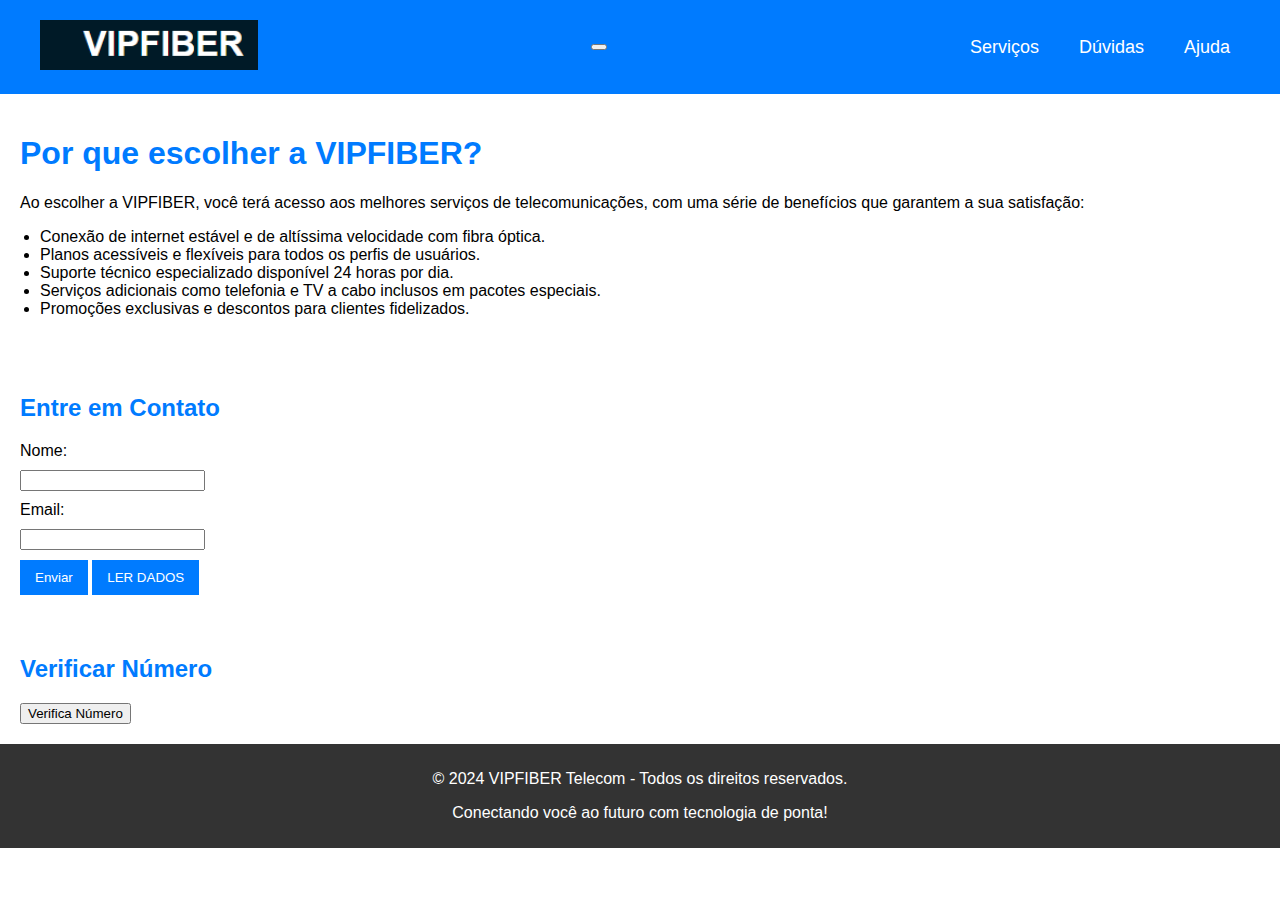
==== index.html @ 1be86594 "Add files via upload" ====
<!DOCTYPE html>
<html lang="pt-BR">
<head>
    <meta charset="UTF-8">
    <meta name="viewport" content="width=device-width, initial-scale=1.0">
    <meta name="description" content="Empresa de telecomunicações especializada em serviços de fibra óptica, oferecendo conexão rápida e estável.">
    <meta name="keywords" content="Fibra óptica, internet, telecomunicações, serviços de internet, planos de internet">
    <meta name="author" content="VIPFIBER TELECOM">
    <title>VIPFIBER</title>
    <link rel="stylesheet" href="styles.css">
    <link rel="icon" href="lg.png" type="image/x-icon">
</head>
<body>

    <header>
        <div class="header-container">
            <a href="index.html" class="logo">
                <img src="lg.png" alt="VIPFIBER Logo">
            </a>

            <button class="menu-toggle" aria-label="Abrir menu">
                <span class="menu-icon"></span>
                <span class="menu-icon"></span>
                <span class="menu-icon"></span>
            </button>
            <nav class="nav">
                <ul>
                    <li><a href="https://vivo.com.br/para-voce/produtos-e-servicos">Serviços</a></li>
                    <li><a href="https://vivo.com.br/para-voce/ajuda/duvidas">Dúvidas</a></li>
                    <li><a href="https://vivo.com.br/para-voce/ajuda/mais-ajuda">Ajuda</a></li>
                </ul>
            </nav>
        </div>
    </header>

    <main>
        <section id="beneficios" class="section">
            <h1>Por que escolher a VIPFIBER?</h1>
            <p>Ao escolher a VIPFIBER, você terá acesso aos melhores serviços de telecomunicações, com uma série de benefícios que garantem a sua satisfação:</p>
            <ul>
                <li>Conexão de internet estável e de altíssima velocidade com fibra óptica.</li>
                <li>Planos acessíveis e flexíveis para todos os perfis de usuários.</li>
                <li>Suporte técnico especializado disponível 24 horas por dia.</li>
                <li>Serviços adicionais como telefonia e TV a cabo inclusos em pacotes especiais.</li>
                <li>Promoções exclusivas e descontos para clientes fidelizados.</li>
            </ul>
        </section>
    </main>

    <main>
        <section id="formulario" class="section">
            <h2>Entre em Contato</h2>
            <form action="/enviar" method="POST">
                <label for="nome">Nome:</label>
                <input type="text" id="nome" name="nome" required>

                <label for="email">Email:</label>
                <input type="email" id="email" name="email" required>

                <button type="submit">Enviar</button>
                <button type="button" onclick="lerDados()">LER DADOS</button>
            </form>
        </section>

        <section id="verifica-numero" class="section">
            <h2>Verificar Número</h2>
            <button type="button" onclick="verificaNumero()">Verifica Número</button>
        </section>
    </main>

    <footer>
        <div class="footer-container">
            <p>&copy; 2024 VIPFIBER Telecom - Todos os direitos reservados.</p>
            <p>Conectando você ao futuro com tecnologia de ponta!</p>
        </div>
    </footer>

    <script src="script.js"></script><script src="script.js"></script>
    
</body>
</html>
---- styles.css ----
body {
    font-family: Arial, sans-serif;
    margin: 0;
    padding: 0;
}

header {
    background-color: #007bff;
    color: white;
    padding: 20px 0;
}

.header-container {
    display: flex;
    justify-content: space-between;
    align-items: center;
    max-width: 1200px;
    margin: 0 auto;
    padding: 0 20px;
}

.logo img {
    height: 50px;
}

nav ul {
    list-style-type: none;
    margin: 0;
    padding: 0;
    display: flex;
}

nav ul li {
    margin-left: 20px;
}

nav ul li a {
    color: white;
    text-decoration: none;
    font-size: 18px;
    padding: 10px;
    transition: background-color 0.3s ease;
}

nav ul li a:hover {
    background-color: #0056b3;
    border-radius: 4px;
    text-decoration: none;
}

.section {
    padding: 20px;
}

.section h1, .section h2 {
    color: #007bff;
}

.section ul {
    list-style-type: disc;
    padding-left: 20px;
}

form {
    margin-top: 20px;
}

form label, form input {
    display: block;
    margin-bottom: 10px;
}

form button {
    padding: 10px 15px;
    background-color: #007bff;
    color: white;
    border: none;
    cursor: pointer;
}

form button:hover {
    background-color: #0056b3;
}

footer {
    background-color: #333;
    color: white;
    text-align: center;
    padding: 10px;
}
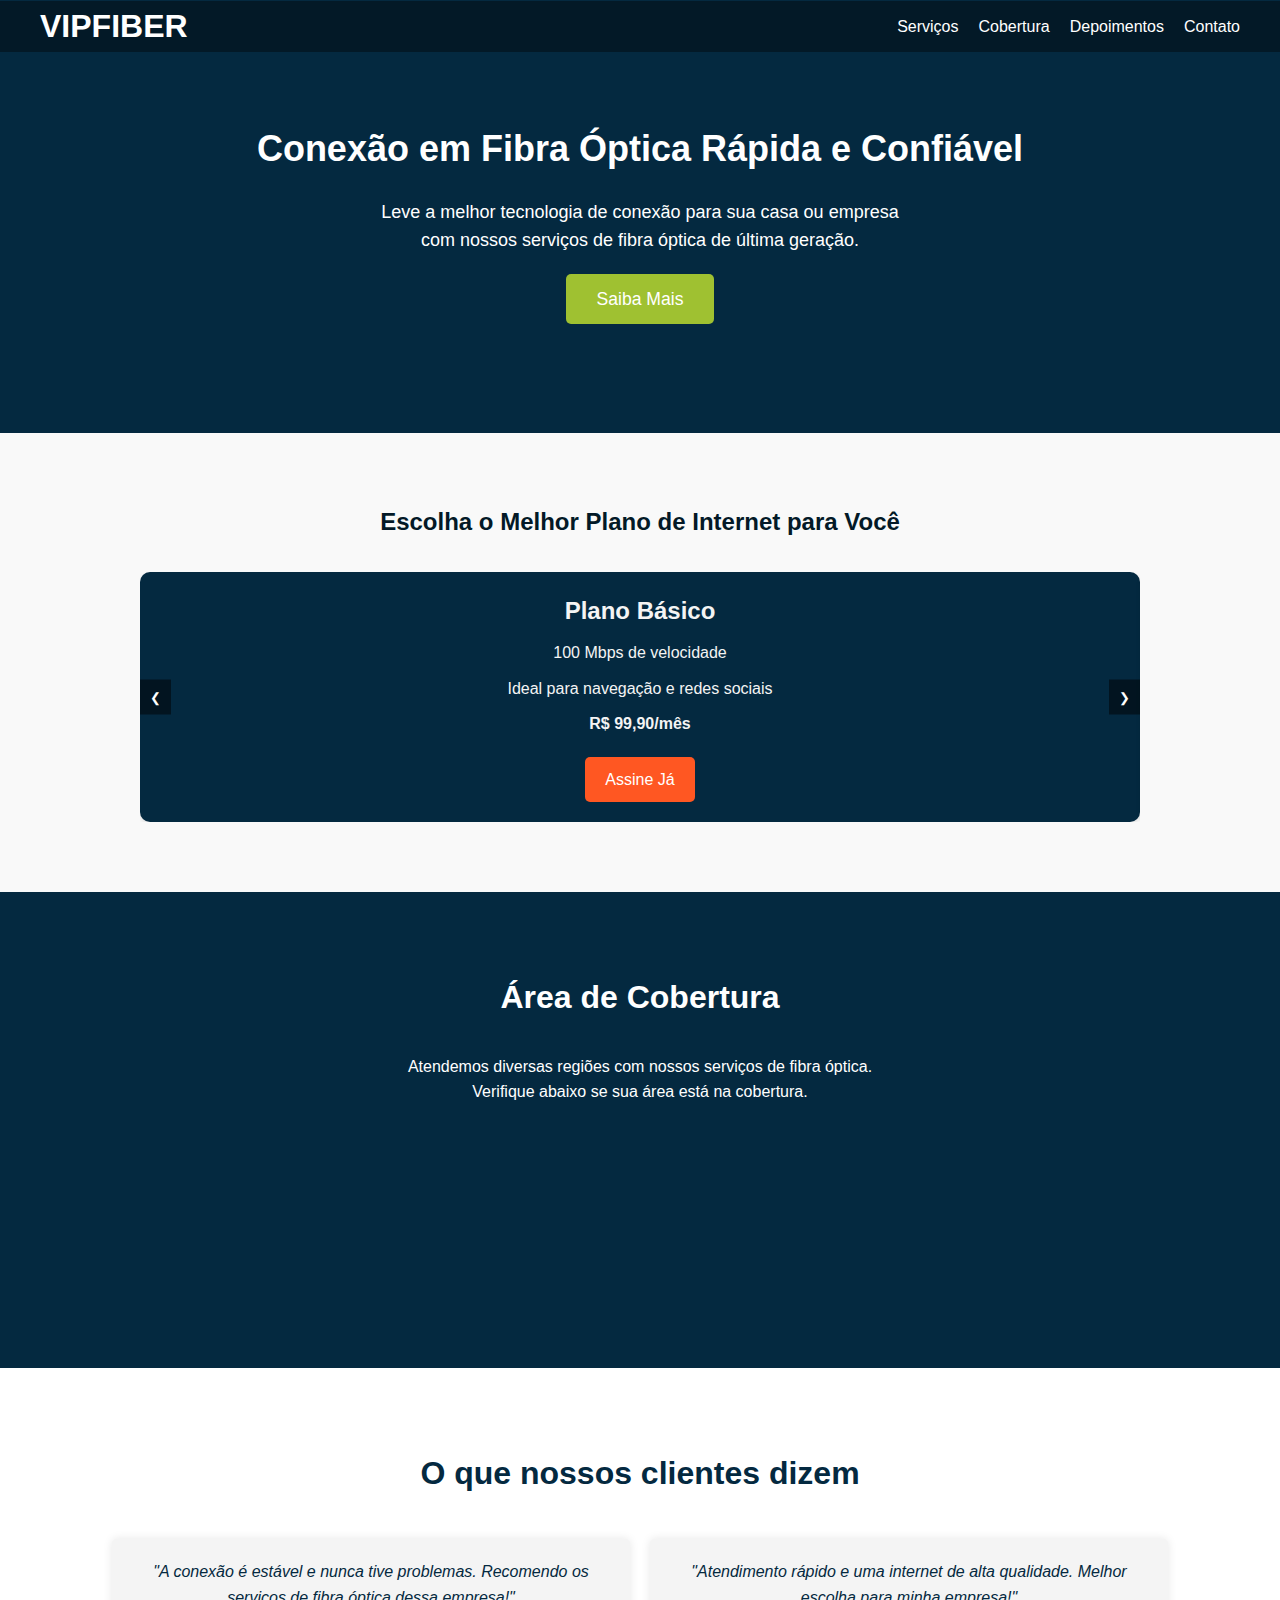
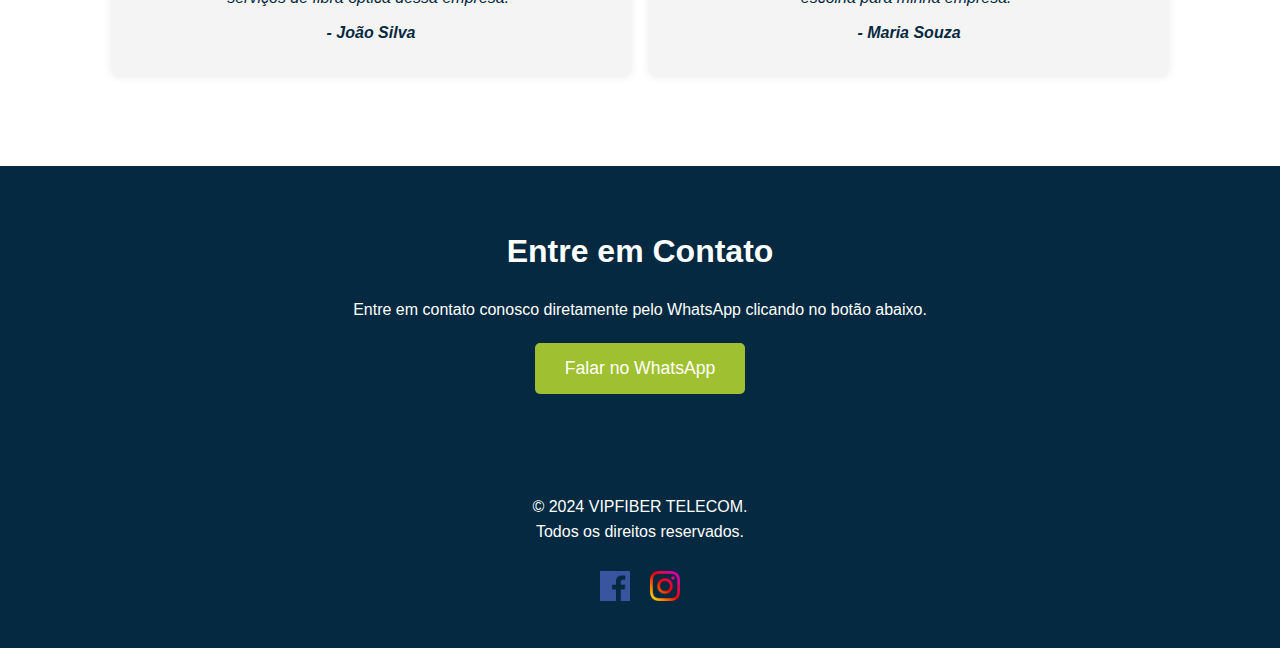
==== commit 7154da41: "Add files via upload" ====
--- a/index.html
+++ b/index.html
@@ -1,81 +1,202 @@
 <!DOCTYPE html>
 <html lang="pt-BR">
 <head>
+    <!-- Aqui a gente configura a base da página. Colocamos o idioma como português, definimos o tipo de caractere como UTF-8 (para acentos e símbolos), 
+         ajustamos a responsividade para funcionar bem em dispositivos móveis e adicionamos algumas descrições e palavras-chave para ajudar no SEO. -->
     <meta charset="UTF-8">
     <meta name="viewport" content="width=device-width, initial-scale=1.0">
     <meta name="description" content="Empresa de telecomunicações especializada em serviços de fibra óptica, oferecendo conexão rápida e estável.">
     <meta name="keywords" content="Fibra óptica, internet, telecomunicações, serviços de internet, planos de internet">
     <meta name="author" content="VIPFIBER TELECOM">
     <title>VIPFIBER</title>
+    <!-- Linkamos o arquivo de estilos (CSS) para estilizar a página e definimos um ícone para aparecer na aba do navegador. -->
     <link rel="stylesheet" href="styles.css">
-    <link rel="icon" href="lg.png" type="image/x-icon">
+    <link rel="icon" href="img/favicon.png" type="image/x-icon">
 </head>
 <body>
-
+    <!-- Cabeçalho da página -->
     <header>
         <div class="header-container">
-            <a href="index.html" class="logo">
-                <img src="lg.png" alt="VIPFIBER Logo">
-            </a>
-
+            <!-- Logo da empresa. É um link que redireciona para a página inicial. -->
+            <a href="index.html" class="logo">VIPFIBER</a>
+            <!-- Botão do menu, que aparece em dispositivos móveis. -->
             <button class="menu-toggle" aria-label="Abrir menu">
                 <span class="menu-icon"></span>
                 <span class="menu-icon"></span>
                 <span class="menu-icon"></span>
             </button>
+            <!-- Navegação principal com links para diferentes seções da página. -->
             <nav class="nav">
                 <ul>
-                    <li><a href="https://vivo.com.br/para-voce/produtos-e-servicos">Serviços</a></li>
-                    <li><a href="https://vivo.com.br/para-voce/ajuda/duvidas">Dúvidas</a></li>
-                    <li><a href="https://vivo.com.br/para-voce/ajuda/mais-ajuda">Ajuda</a></li>
+                    <li><a href="#planos">Serviços</a></li>
+                    <li><a href="#cobertura">Cobertura</a></li>
+                    <li><a href="#depoimentos">Depoimentos</a></li>
+                    <li><a href="#contact">Contato</a></li>
                 </ul>
             </nav>
         </div>
     </header>
 
-    <main>
-        <section id="beneficios" class="section">
-            <h1>Por que escolher a VIPFIBER?</h1>
-            <p>Ao escolher a VIPFIBER, você terá acesso aos melhores serviços de telecomunicações, com uma série de benefícios que garantem a sua satisfação:</p>
-            <ul>
-                <li>Conexão de internet estável e de altíssima velocidade com fibra óptica.</li>
-                <li>Planos acessíveis e flexíveis para todos os perfis de usuários.</li>
-                <li>Suporte técnico especializado disponível 24 horas por dia.</li>
-                <li>Serviços adicionais como telefonia e TV a cabo inclusos em pacotes especiais.</li>
-                <li>Promoções exclusivas e descontos para clientes fidelizados.</li>
+    <!-- Seção principal com um banner. Serve para atrair a atenção do visitante logo de cara. -->
+    <section class="hero">
+        <div class="container">
+            <h2>Conexão em Fibra Óptica Rápida e Confiável</h2>
+            <p>Leve a melhor tecnologia de conexão para sua casa ou empresa <br> com nossos serviços de fibra óptica de última geração.</p>
+            <a href="#contact" class="btn">Saiba Mais</a>
+        </div>
+    </section>
+
+    <!-- Seção dos planos de internet. Aqui mostramos diferentes opções para os clientes escolherem. -->
+    <section id="planos" class="internet-plans">
+        <div class="container">
+            <h2>Escolha o Melhor Plano de Internet para Você</h2>
+            <div class="carousel">
+                <!-- Carrossel de cartões com os planos disponíveis. -->
+                <div class="carousel-wrapper">
+                    <!-- Cada "plan-card" é um plano de internet com suas características. -->
+                    <div class="plan-card">
+                        <h3>Plano Básico</h3>
+                        <p>100 Mbps de velocidade</p>
+                        <p>Ideal para navegação e redes sociais</p>
+                        <p><strong>R$ 99,90/mês</strong></p>
+                        <a href="#contact" class="btn">Assine Já</a>
+                    </div>
+                    <div class="plan-card">
+                        <h3>Plano Intermediário</h3>
+                        <p>300 Mbps de velocidade</p>
+                        <p>Ideal para streaming e downloads rápidos</p>
+                        <p><strong>R$ 149,90/mês</strong></p>
+                        <a href="#contact" class="btn">Assine Já</a>
+                    </div>
+                    <div class="plan-card">
+                        <h3>Plano Avançado</h3>
+                        <p>600 Mbps de velocidade</p>
+                        <p>Ideal para gamers e usuários exigentes</p>
+                        <p><strong>R$ 199,90/mês</strong></p>
+                        <a href="#contact" class="btn">Assine Já</a>
+                    </div>
+                    <div class="plan-card">
+                        <h3>Plano Ultra</h3>
+                        <p>800 Mbps de velocidade</p>
+                        <p>Para múltiplos dispositivos e máxima performance</p>
+                        <p><strong>R$ 249,90/mês</strong></p>
+                        <a href="#contact" class="btn">Assine Já</a>
+                    </div>
+                </div>
+                <!-- Botões para navegar no carrossel. -->
+                <button class="prev" aria-label="Slide anterior">❮</button>
+                <button class="next" aria-label="Slide seguinte">❯</button>
+            </div>
+        </div>
+
+        <!-- Script que controla o carrossel de planos. -->
+        <script>
+            document.addEventListener("DOMContentLoaded", () => {
+                const carouselWrapper = document.querySelector(".carousel-wrapper");
+                const cards = document.querySelectorAll(".plan-card");
+                const prevButton = document.querySelector(".prev");
+                const nextButton = document.querySelector(".next");
+                let currentIndex = 0;
+
+                // Atualiza a posição do carrossel ao mudar de slide.
+                function updateCarousel() {
+                    const offset = -currentIndex * cards[0].offsetWidth;
+                    carouselWrapper.style.transform = `translateX(${offset}px)`;
+                }
+
+                // Avança para o próximo slide.
+                nextButton.addEventListener("click", () => {
+                    if (currentIndex < cards.length - 1) {
+                        currentIndex++;
+                        updateCarousel();
+                    }
+                });
+
+                // Volta para o slide anterior.
+                prevButton.addEventListener("click", () => {
+                    if (currentIndex > 0) {
+                        currentIndex--;
+                        updateCarousel();
+                    }
+                });
+
+                // Ajusta o carrossel ao redimensionar a janela.
+                window.addEventListener("resize", updateCarousel);
+            });
+        </script>
+    </section>
+
+    <!-- Seção de cobertura com um mapa para mostrar onde os serviços estão disponíveis. -->
+    <section id="cobertura" class="coverage">
+        <div class="container">
+            <h2>Área de Cobertura</h2>
+            <p>Atendemos diversas regiões com nossos serviços de fibra óptica.<br>Verifique abaixo se sua área está na cobertura.</p>
+            <br>
+            <iframe src="https://www.google.com/maps/embed?pb=!1m18!1m12!1m3!1d117398.24254033284!2d-49.17927684261225!3d-25.35556575907934!2m3!1f0!2f0!3f0!3m2!1i1024!2i768!4f13.1!3m3!1m2!1s0x94dcebf7b7e921d1%3A0xcb331c02217959ed!2sVipfiber%20Telecom!5e1!3m2!1spt-BR!2sbr!4v1732189960352!5m2!1spt-BR!2sbr" width="600" height="450" style="border:0;" allowfullscreen="" loading="lazy" referrerpolicy="no-referrer-when-downgrade"></iframe>
+        </div>
+    </section>
+
+    <!-- Seção com depoimentos de clientes para criar credibilidade. -->
+    <section id="depoimentos" class="testimonials">
+        <div class="container">
+            <h2>O que nossos clientes dizem</h2>
+            <div class="testimonial-cards">
+                <div class="testimonial">
+                    <p>"A conexão é estável e nunca tive problemas. Recomendo os serviços de fibra óptica dessa empresa!"</p>
+                    <p><strong>- João Silva</strong></p>
+                </div>
+                <div class="testimonial">
+                    <p>"Atendimento rápido e uma internet de alta qualidade. Melhor escolha para minha empresa!"</p>
+                    <p><strong>- Maria Souza</strong></p>
+                </div>
+            </div>
+        </div>
+    </section>
+
+    <!-- Seção de contato com um botão direto para o WhatsApp. -->
+    <section id="contact" class="contact">
+        <h2>Entre em Contato</h2>
+        <p>Entre em contato conosco diretamente pelo WhatsApp clicando no botão abaixo.</p>
+        <a href="https://wa.me/5541984767667?text=Olá,%20gostaria%20de%20saber%20mais%20sobre%20os%20serviços%20de%20fibra%20óptica" target="_blank">
+            <button class="whatsapp-btn">Falar no WhatsApp</button>
+        </a>
+    </section>
+
+    <!-- Rodapé com direitos autorais e links para redes sociais. -->
+    <footer>
+        <div class="container">
+            <p>&copy; 2024 VIPFIBER TELECOM.</p>
+            <p>Todos os direitos reservados.</p> <br>
+            <ul class="social-links">
+                <li><a href="https://www.facebook.com/vipfiberprovedor/?locale=pt_BR"><img src="img/facebook.png" alt="Facebook"></a></li>
+                <li><a href="https://www.instagram.com/vipfibertelecom/"><img src="img/instagram.png" alt="Instagram"></a></li>
             </ul>
-        </section>
-    </main>
-
-    <main>
-        <section id="formulario" class="section">
-            <h2>Entre em Contato</h2>
-            <form action="/enviar" method="POST">
-                <label for="nome">Nome:</label>
-                <input type="text" id="nome" name="nome" required>
-
-                <label for="email">Email:</label>
-                <input type="email" id="email" name="email" required>
-
-                <button type="submit">Enviar</button>
-                <button type="button" onclick="lerDados()">LER DADOS</button>
-            </form>
-        </section>
-
-        <section id="verifica-numero" class="section">
-            <h2>Verificar Número</h2>
-            <button type="button" onclick="verificaNumero()">Verifica Número</button>
-        </section>
-    </main>
-
-    <footer>
-        <div class="footer-container">
-            <p>&copy; 2024 VIPFIBER Telecom - Todos os direitos reservados.</p>
-            <p>Conectando você ao futuro com tecnologia de ponta!</p>
         </div>
     </footer>
 
-    <script src="script.js"></script><script src="script.js"></script>
-    
+    <!-- Script para navegação suave entre as seções e funcionalidade do menu mobile. -->
+    <script>
+        document.addEventListener("DOMContentLoaded", function() {
+            const links = document.querySelectorAll('nav a[href^="#"]');
+            const menuToggle = document.querySelector('.menu-toggle');
+            const nav = document.querySelector('.nav');
+
+            links.forEach(link => {
+                link.addEventListener("click", function(e) {
+                    e.preventDefault();
+                    const targetId = this.getAttribute("href");
+                    const targetElement = document.querySelector(targetId);
+                    if (targetElement) {
+                        const targetPosition = targetElement.offsetTop - document.querySelector('header').offsetHeight;
+                        window.scrollTo({ top: targetPosition, behavior: 'smooth' });
+                    }
+                });
+            });
+
+            menuToggle.addEventListener('click', () => {
+                nav.classList.toggle('active');
+            });
+        });
+    </script>
 </body>
 </html>
--- a/styles.css
+++ b/styles.css
@@ -1,90 +1,450 @@
+/* Estilos Globais */
+* {
+    margin: 0;
+    padding: 0;
+    box-sizing: border-box;
+    font-family: Arial, sans-serif;
+}
+
+body {
+    line-height: 1.6;
+    background-color: #f1b40b; /* Fundo */
+    color: #FFFFFF; /* Fonte */
+}
+
+.container {
+    width: 90%;
+    max-width: 1200px;
+    margin: 0 auto;
+}
+
+/* Estilos para o Cabeçalho */
+header {
+    background-color: #40043b; /* Fundo */
+    padding: 20px 0;
+    color: #ec0d0d; /* Fonte */
+    position: fixed; /* Mantém o cabeçalho fixo na tela */
+    top: 0;
+    left: 0;
+    right: 0;
+    z-index: 1000; /* Garante que o cabeçalho fique acima de outros elementos */
+}
+
+.header-container {
+    background-color: #031927;
+    display: flex;
+    justify-content: space-between;
+    align-items: center;
+    margin: 0 auto;
+    padding: 0 40px;
+}
+
+.logo {
+    font-size: 2rem;
+    font-weight: bold;
+    text-transform: uppercase;
+    color: #FFFFFF; /* Fonte */
+    text-decoration: none; /* Remove sublinhado do link */
+}
+
+.logo:hover {
+    color: #DBF227; /* Detalhes */
+}
+
+nav {
+    display: flex;
+}
+
+nav ul {
+    list-style: none;
+    display: flex;
+    margin: 0;
+    padding: 0;
+}
+
+nav ul li {
+    margin-left: 20px;
+}
+
+nav ul li a {
+    color: #FFFFFF; /* Fonte */
+    text-decoration: none;
+    font-size: 1rem;
+    transition: color 0.3s;
+}
+
+nav ul li a:hover {
+    color: #DBF227; /* Detalhes */
+}
+
+/* Botão de menu hambúrguer */
+.menu-toggle {
+    display: none;
+    background: none;
+    border: none;
+    cursor: pointer;
+    padding: 0;
+    margin: 0;
+    position: relative;
+    z-index: 1001; /* Garante que o botão fique acima do menu */
+}
+
+.menu-icon {
+    width: 25px;
+    height: 3px;
+    background-color: #FFFFFF; /* Fonte */
+    display: block;
+    margin: 5px 0;
+    transition: background-color 0.3s;
+}
+
+/* Menu responsivo */
+.nav {
+    display: flex;
+}
+
+.nav ul {
+    display: flex;
+    list-style: none;
+    margin: 0;
+    padding: 0;
+}
+
+.nav ul li {
+    margin-left: 20px;
+}
+
+.nav ul li a {
+    color: #FFFFFF; /* Fonte */
+    text-decoration: none;
+    font-size: 1rem;
+    transition: color 0.3s;
+}
+
+.nav ul li a:hover {
+    color: #DBF227; /* Detalhes */
+}
+
+/* Menu hambúrguer visível em telas pequenas */
+@media (max-width: 768px) {
+    .nav {
+        display: none;
+        width: 100%;
+        background-color: #042940; /* Fundo */
+        position: absolute;
+        top: 60px; /* Ajuste conforme a altura do cabeçalho */
+        left: 0;
+        flex-direction: column;
+        align-items: center;
+        z-index: 1000;
+    }
+
+    .nav.active {
+        display: flex;
+    }
+
+    .nav ul {
+        display: flex;
+        flex-direction: column;
+        width: 100%;
+        padding: 20px;
+    }
+
+    .nav ul li {
+        margin: 10px 0;
+        text-align: center;
+    }
+
+    .menu-toggle {
+        display: block;
+    }
+}
+
+/* Seção Principal (Hero) */
+.hero {
+    background-color: #042940; /* Fundo */
+    color: #FFFFFF; /* Fonte */
+    text-align: center;
+    padding: 100px 20px;
+}
+
+.hero h2 {
+    font-size: 2.5rem;
+    margin-bottom: 20px;
+}
+
+.hero p {
+    font-size: 1.2rem;
+    margin-bottom: 30px;
+}
+
+.hero .btn {
+    background-color: #9FC131; /* WhatsApp */
+    color: #ffffff; /* Fundo */
+    padding: 15px 30px;
+    border-radius: 5px;
+    text-decoration: none;
+    font-size: 1.1rem;
+    transition: background-color 0.3s;
+}
+
+.hero .btn:hover {
+    background-color: #DBF227; /* Detalhes */
+}
+
+/* Seção de Planos de Internet */
 body {
     font-family: Arial, sans-serif;
     margin: 0;
     padding: 0;
+    background-color: #f5f5f5;
 }
 
 header {
-    background-color: #007bff;
+    background-color: #042940;
+    padding: 1px 0;
     color: white;
-    padding: 20px 0;
-}
-
-.header-container {
-    display: flex;
-    justify-content: space-between;
-    align-items: center;
+    text-align: center;
+}
+
+.container {
     max-width: 1200px;
     margin: 0 auto;
-    padding: 0 20px;
-}
-
-.logo img {
-    height: 50px;
-}
-
-nav ul {
-    list-style-type: none;
-    margin: 0;
-    padding: 0;
-    display: flex;
-}
-
-nav ul li {
-    margin-left: 20px;
-}
-
-nav ul li a {
+    padding: 20px;
+}
+
+.hero {
+    background-color: #042940 center center/cover no-repeat;
+    padding: 100px 0;
     color: white;
-    text-decoration: none;
+    text-align: center;
+}
+
+.hero h2 {
+    font-size: 36px;
+    margin-bottom: 20px;
+}
+
+.hero p {
     font-size: 18px;
-    padding: 10px;
-    transition: background-color 0.3s ease;
-}
-
-nav ul li a:hover {
-    background-color: #0056b3;
-    border-radius: 4px;
-    text-decoration: none;
-}
-
-.section {
+    margin-bottom: 30px;
+}
+
+.btn {
+    background-color: #ff5722;
+    color: white;
+    padding: 10px 20px;
+    border: none;
+    text-decoration: none;
+    border-radius: 5px;
+    cursor: pointer;
+}
+
+.internet-plans {
+    color:#F4F4F4;
+    text-align: center;
+    padding: 50px 0;
+    background-color: #f9f9f9;
+}
+
+.internet-plans h2 {
+    color: #031927;
+    margin-bottom: 30px;
+}
+
+.carousel {
+    position: relative;
+    overflow: hidden;
+    max-width: 1000px;
+    margin: 0 auto;
+}
+
+.carousel-wrapper {
+    display: flex;
+    transition: transform 0.5s ease-in-out;
+}
+
+.plan-card {
+    min-width: 100%;
+    box-sizing: border-box;
     padding: 20px;
-}
-
-.section h1, .section h2 {
-    color: #007bff;
-}
-
-.section ul {
-    list-style-type: disc;
-    padding-left: 20px;
-}
-
-form {
-    margin-top: 20px;
-}
-
-form label, form input {
-    display: block;
+    background-color: #042940;
+    border-radius: 10px;
+    box-shadow: 0 2px 4px rgba(0, 0, 0, 0.1);
+    text-align: center;
+}
+
+.plan-card h3 {
     margin-bottom: 10px;
-}
-
-form button {
-    padding: 10px 15px;
-    background-color: #007bff;
+    font-size: 24px;
+}
+
+.plan-card p {
+    margin-bottom: 10px;
+}
+
+.plan-card .btn {
+    display: inline-block;
+    margin-top: 10px;
+}
+
+.prev, .next {
+    position: absolute;
+    top: 50%;
+    transform: translateY(-50%);
+    background-color: rgba(0, 0, 0, 0.5);
     color: white;
     border: none;
+    padding: 10px;
     cursor: pointer;
-}
-
-form button:hover {
-    background-color: #0056b3;
-}
-
+    z-index: 1;
+}
+
+.prev {
+    left: 0;
+}
+
+.next {
+    right: 0;
+}
+
+/* Seção de Cobertura */
+.coverage {
+    padding: 60px 20px;
+    background-color: #042940; /* Fundo */
+    text-align: center;
+}
+
+.coverage h2 {
+    color: #ffffff; /* Fonte */
+    font-size: 2rem;
+    margin-bottom: 30px;
+}
+
+.coverage iframe {
+    border: 2px solid #FFFFFF; /* Fonte */
+    border-radius: 5px;
+    max-width: 100%;
+    height: auto;
+}
+
+/* Seção de Depoimentos */
+.testimonials {
+    padding: 60px 20px;
+    background-color: #ffffff;
+    text-align: center;
+}
+
+.testimonials h2 {
+    color: #042940; /* Fundo */
+    font-size: 2rem;
+    margin-bottom: 30px;
+}
+
+.testimonial-cards {
+    display: flex;
+    justify-content: space-between;
+    flex-wrap: wrap;
+}
+
+.testimonial {
+    background-color: #F4F4F4;
+    padding: 20px;
+    margin: 10px;
+    border-radius: 5px;
+    box-shadow: 0 0 10px rgba(0, 0, 0, 0.1);
+    flex: 1;
+    min-width: 250px;
+}
+
+.testimonial p {
+    color: #042940;
+    font-style: italic;
+    margin-bottom: 10px;
+}
+
+.testimonial strong {
+    color: #042940; /* Fundo */
+}
+
+/* Seção de Contato */
+.contact {
+    padding: 60px 20px;
+    background-color: #042940; 
+    text-align: center;
+}
+
+.contact h2 {
+    color: #FFFFFF; /*fonte*/
+    font-size: 2rem;
+    margin-bottom: 20px;
+}
+
+.contact p {
+    margin-bottom: 20px;
+}
+
+.contact .btn {
+    background-color: #9FC131; /* WhatsApp */
+    color: #042940; 
+    padding: 10px 20px;
+    border-radius: 5px;
+    text-decoration: none;
+    font-size: 1.1rem;
+    transition: background-color 0.3s;
+}
+
+.contact .btn:hover {
+    background-color: #DBF227; /* Detalhes */
+}
+
+/* Botão do WhatsApp */
+.whatsapp-btn {
+    background-color: #9FC131; /* WhatsApp */
+    color: #ffffff; 
+    padding: 15px 30px;
+    border: none;
+    border-radius: 5px;
+    font-size: 1.1rem;
+    cursor: pointer;
+    text-decoration: none;
+    display: inline-block;
+    transition: background-color 0.3s;
+}
+
+.whatsapp-btn:hover {
+    background-color: #DBF227;
+}
+
+/* Rodapé */
 footer {
-    background-color: #333;
-    color: white;
-    text-align: center;
-    padding: 10px;
-}
+    background-color: #042940; 
+    color: #FFFFFF; 
+    padding: 20px 0;
+    text-align: center;
+}
+
+/* ícones de rede sociais */
+.social-links{
+    list-style: none;
+    padding: 0;
+    display: flex;
+    gap: 20px;
+    justify-content: center;
+}
+
+.social-links li {
+    display: inline-block; /* os ícones ficam lado a lado */
+}
+
+.social-links a img {
+    width: 30px;
+    height: auto;
+    transition: transform 0.2s;
+}
+
+.social-links a img:hover {
+    transform: scale(1.1);
+}
+
+
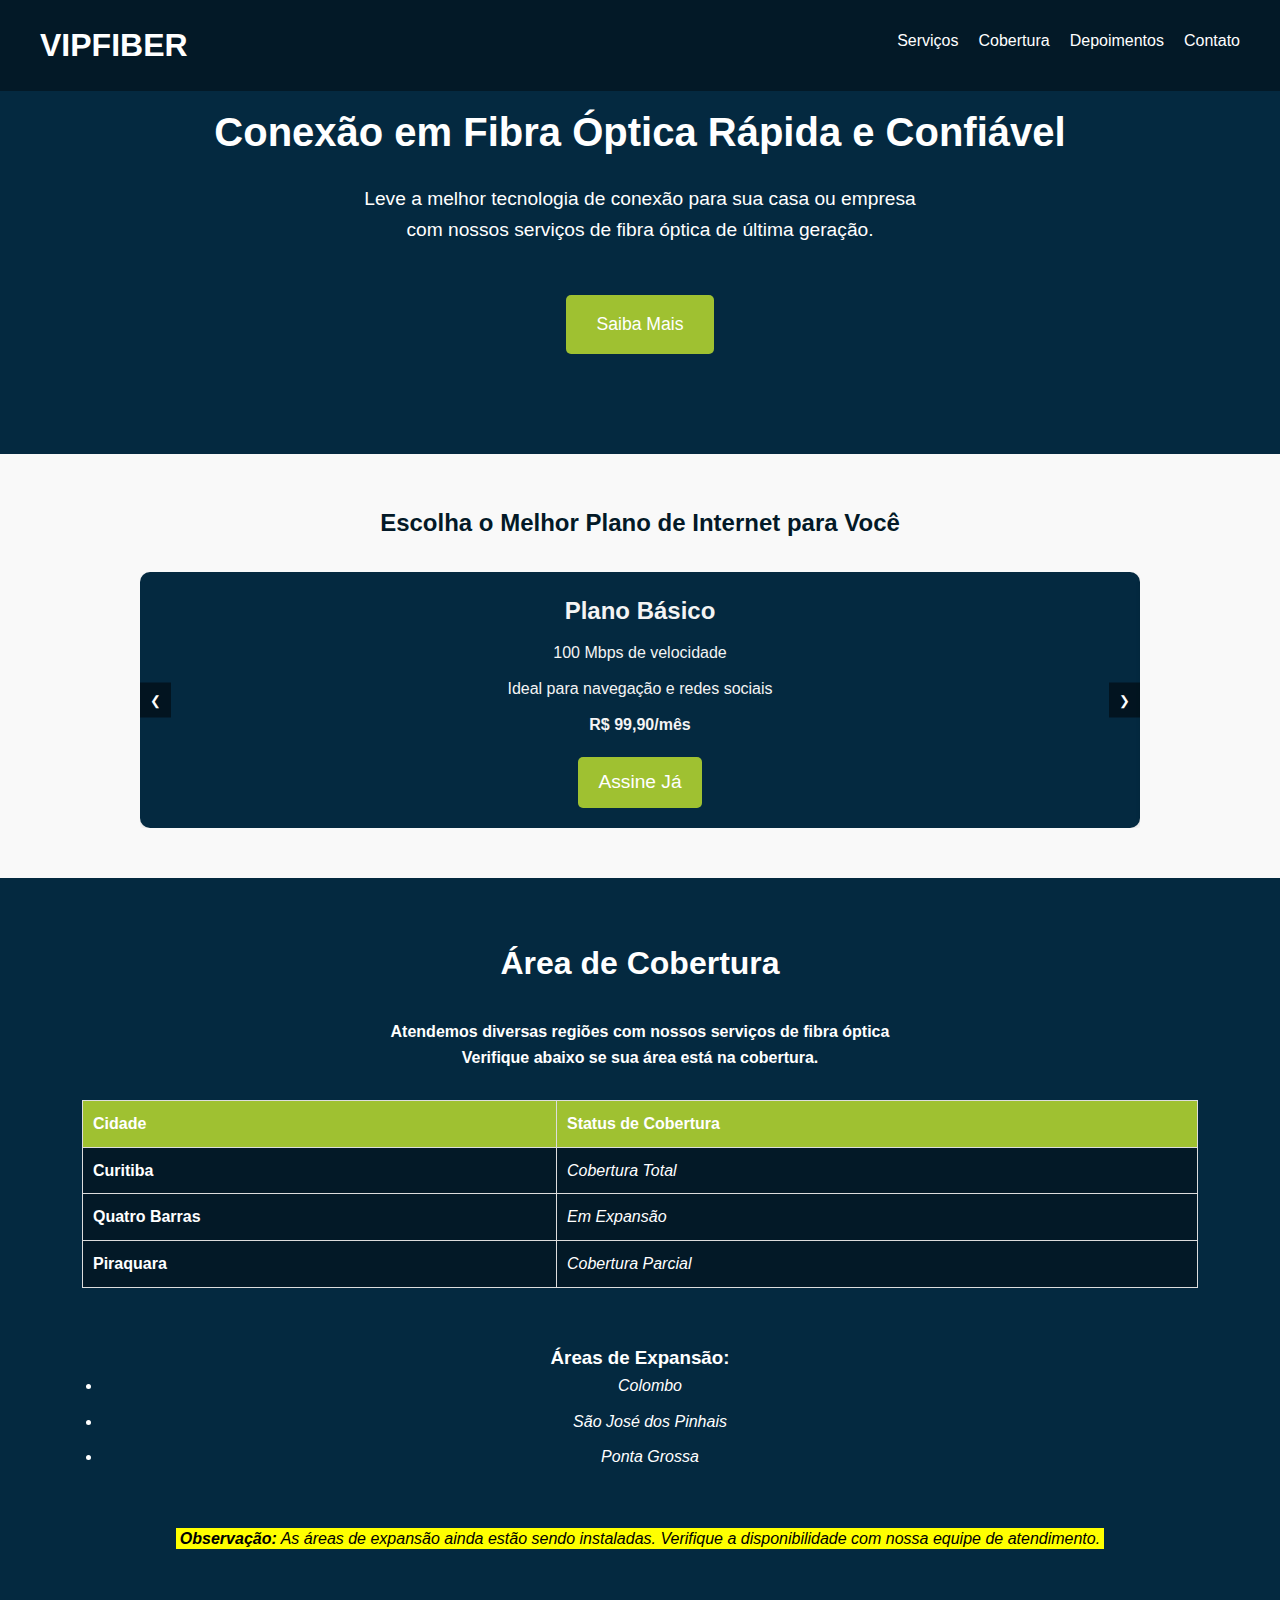
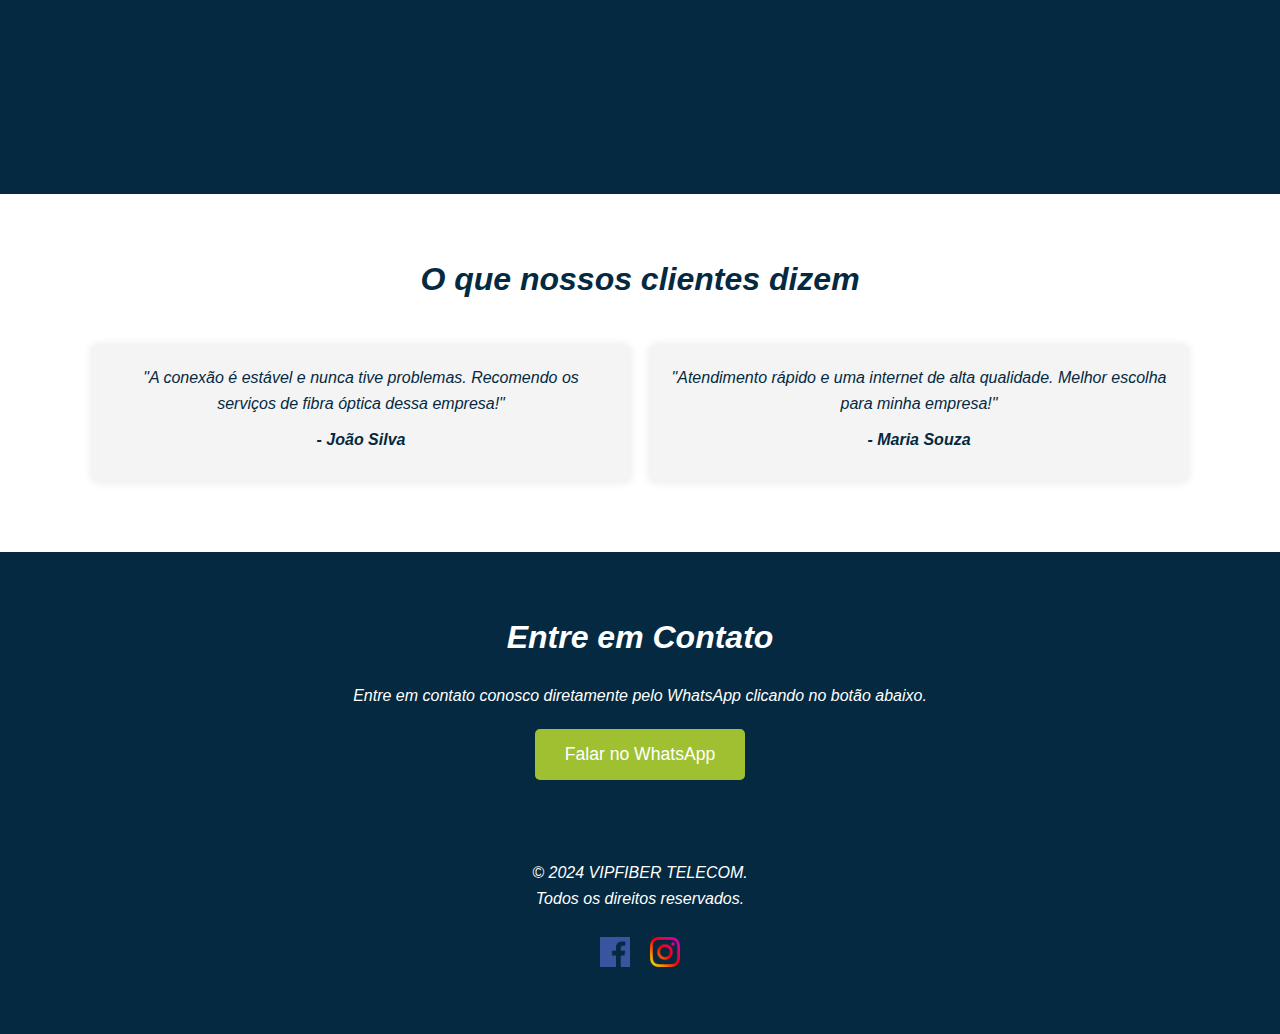
==== commit e9bc2d2d: "Add files via upload" ====
--- a/index.html
+++ b/index.html
@@ -130,11 +130,55 @@
     <section id="cobertura" class="coverage">
         <div class="container">
             <h2>Área de Cobertura</h2>
-            <p>Atendemos diversas regiões com nossos serviços de fibra óptica.<br>Verifique abaixo se sua área está na cobertura.</p>
+            <p><strong>Atendemos diversas regiões com nossos serviços de fibra óptica
+                <br>Verifique abaixo se sua área está na cobertura.</strong></p>
+    
+            <!-- Tabela de Cobertura -->
+            <table>
+                <thead>
+                    <tr>
+                        <th>Cidade</th>
+                        <th>Status de Cobertura</th>
+                    </tr>
+                </thead>
+                <tbody>
+                    <tr>
+                        <td><strong>Curitiba</strong></td>
+                        <td><em>Cobertura Total</em></td>
+                    </tr>
+                    <tr>
+                        <td><strong>Quatro Barras</strong></td>
+                        <td><em>Em Expansão</em></td>
+                    </tr>
+                    <tr>
+                        <td><strong>Piraquara</strong></td>
+                        <td><em>Cobertura Parcial</em></td>
+                    </tr>
+                </tbody>
+            </table>
+    
             <br>
+    
+            <!-- Lista com marcadores -->
+            <h3>Áreas de Expansão:</h3>
+            <ul>
+                <li><em>Colombo</em></li>
+                <li><em>São José dos Pinhais</em></li>
+                <li><em>Ponta Grossa</li>
+            </ul>
+    
+            <br>
+    
+            <!-- Texto com destaque marcado -->
+            <p><mark><strong>Observação:</strong> As áreas de expansão ainda estão sendo instaladas. Verifique a disponibilidade com nossa equipe de atendimento.</mark></p>
+    
+            <br>
+    
+            <!-- Google Maps -->
             <iframe src="https://www.google.com/maps/embed?pb=!1m18!1m12!1m3!1d117398.24254033284!2d-49.17927684261225!3d-25.35556575907934!2m3!1f0!2f0!3f0!3m2!1i1024!2i768!4f13.1!3m3!1m2!1s0x94dcebf7b7e921d1%3A0xcb331c02217959ed!2sVipfiber%20Telecom!5e1!3m2!1spt-BR!2sbr!4v1732189960352!5m2!1spt-BR!2sbr" width="600" height="450" style="border:0;" allowfullscreen="" loading="lazy" referrerpolicy="no-referrer-when-downgrade"></iframe>
         </div>
     </section>
+    
 
     <!-- Seção com depoimentos de clientes para criar credibilidade. -->
     <section id="depoimentos" class="testimonials">
@@ -175,28 +219,6 @@
     </footer>
 
     <!-- Script para navegação suave entre as seções e funcionalidade do menu mobile. -->
-    <script>
-        document.addEventListener("DOMContentLoaded", function() {
-            const links = document.querySelectorAll('nav a[href^="#"]');
-            const menuToggle = document.querySelector('.menu-toggle');
-            const nav = document.querySelector('.nav');
-
-            links.forEach(link => {
-                link.addEventListener("click", function(e) {
-                    e.preventDefault();
-                    const targetId = this.getAttribute("href");
-                    const targetElement = document.querySelector(targetId);
-                    if (targetElement) {
-                        const targetPosition = targetElement.offsetTop - document.querySelector('header').offsetHeight;
-                        window.scrollTo({ top: targetPosition, behavior: 'smooth' });
-                    }
-                });
-            });
-
-            menuToggle.addEventListener('click', () => {
-                nav.classList.toggle('active');
-            });
-        });
-    </script>
+   
 </body>
 </html>
--- a/styles.css
+++ b/styles.css
@@ -20,7 +20,7 @@
 
 /* Estilos para o Cabeçalho */
 header {
-    background-color: #40043b; /* Fundo */
+    background-color: #031927; /* Fundo */
     padding: 20px 0;
     color: #ec0d0d; /* Fonte */
     position: fixed; /* Mantém o cabeçalho fixo na tela */
@@ -193,55 +193,8 @@
 }
 
 /* Seção de Planos de Internet */
-body {
-    font-family: Arial, sans-serif;
-    margin: 0;
-    padding: 0;
-    background-color: #f5f5f5;
-}
-
-header {
-    background-color: #042940;
-    padding: 1px 0;
-    color: white;
-    text-align: center;
-}
-
-.container {
-    max-width: 1200px;
-    margin: 0 auto;
-    padding: 20px;
-}
-
-.hero {
-    background-color: #042940 center center/cover no-repeat;
-    padding: 100px 0;
-    color: white;
-    text-align: center;
-}
-
-.hero h2 {
-    font-size: 36px;
-    margin-bottom: 20px;
-}
-
-.hero p {
-    font-size: 18px;
-    margin-bottom: 30px;
-}
-
-.btn {
-    background-color: #ff5722;
-    color: white;
-    padding: 10px 20px;
-    border: none;
-    text-decoration: none;
-    border-radius: 5px;
-    cursor: pointer;
-}
-
 .internet-plans {
-    color:#F4F4F4;
+    color: #F4F4F4;
     text-align: center;
     padding: 50px 0;
     background-color: #f9f9f9;
@@ -308,6 +261,30 @@
     right: 0;
 }
 
+/* Botão 'Assine Já' dentro dos planos */
+.btn {
+    display: inline-block;
+    background-color: #9FC131; /* Cor de fundo do botão */
+    color: #FFFFFF; /* Cor do texto */
+    padding: 10px 20px;
+    border-radius: 5px;
+    font-size: 1.2rem;
+    text-decoration: none; /* Remove o sublinhado do link */
+    margin-top: 20px; /* Espaço entre o conteúdo do plano e o botão */
+    text-align: center;
+    transition: background-color 0.3s, transform 0.2s;
+}
+
+.btn:hover {
+    background-color: #DBF227; /* Cor de fundo ao passar o mouse */
+    transform: scale(1.05); /* Efeito de zoom ao passar o mouse */
+}
+
+.btn:active {
+    background-color: #8CB61D; /* Cor de fundo ao clicar */
+    transform: scale(1); /* Retorno ao tamanho normal */
+}
+
 /* Seção de Cobertura */
 .coverage {
     padding: 60px 20px;
@@ -328,6 +305,63 @@
     height: auto;
 }
 
+/* Tabela de Cobertura */
+table {
+    width: 100%;
+    border-collapse: collapse;
+    margin: 30px 0;
+    background-color: #031927;
+    color: #FFFFFF;
+}
+
+table, th, td {
+    border: 1px solid #ddd;
+    padding: 10px;
+    text-align: left;
+}
+
+th {
+    background-color: #9FC131; /* Fundo dos cabeçalhos */
+    font-weight: bold;
+}
+
+td {
+    font-size: 1rem;
+}
+
+/* Listas numeradas e com marcadores */
+ol, ul {
+    padding-left: 20px;
+    margin-bottom: 30px;
+}
+
+ol {
+    list-style-type: decimal;
+}
+
+ul {
+    list-style-type: disc;
+}
+
+ul li {
+    margin-bottom: 10px;
+}
+
+/* Estilo para texto destacado */
+strong {
+    font-weight: bold;
+}
+
+em {
+    font-style: italic;
+}
+
+mark {
+    background-color: yellow;
+    padding: 2px 4px;
+    color: #000;
+}
+
 /* Seção de Depoimentos */
 .testimonials {
     padding: 60px 20px;
@@ -386,7 +420,7 @@
 
 .contact .btn {
     background-color: #9FC131; /* WhatsApp */
-    color: #042940; 
+    color: #ffffff; 
     padding: 10px 20px;
     border-radius: 5px;
     text-decoration: none;
@@ -446,5 +480,3 @@
 .social-links a img:hover {
     transform: scale(1.1);
 }
-
-
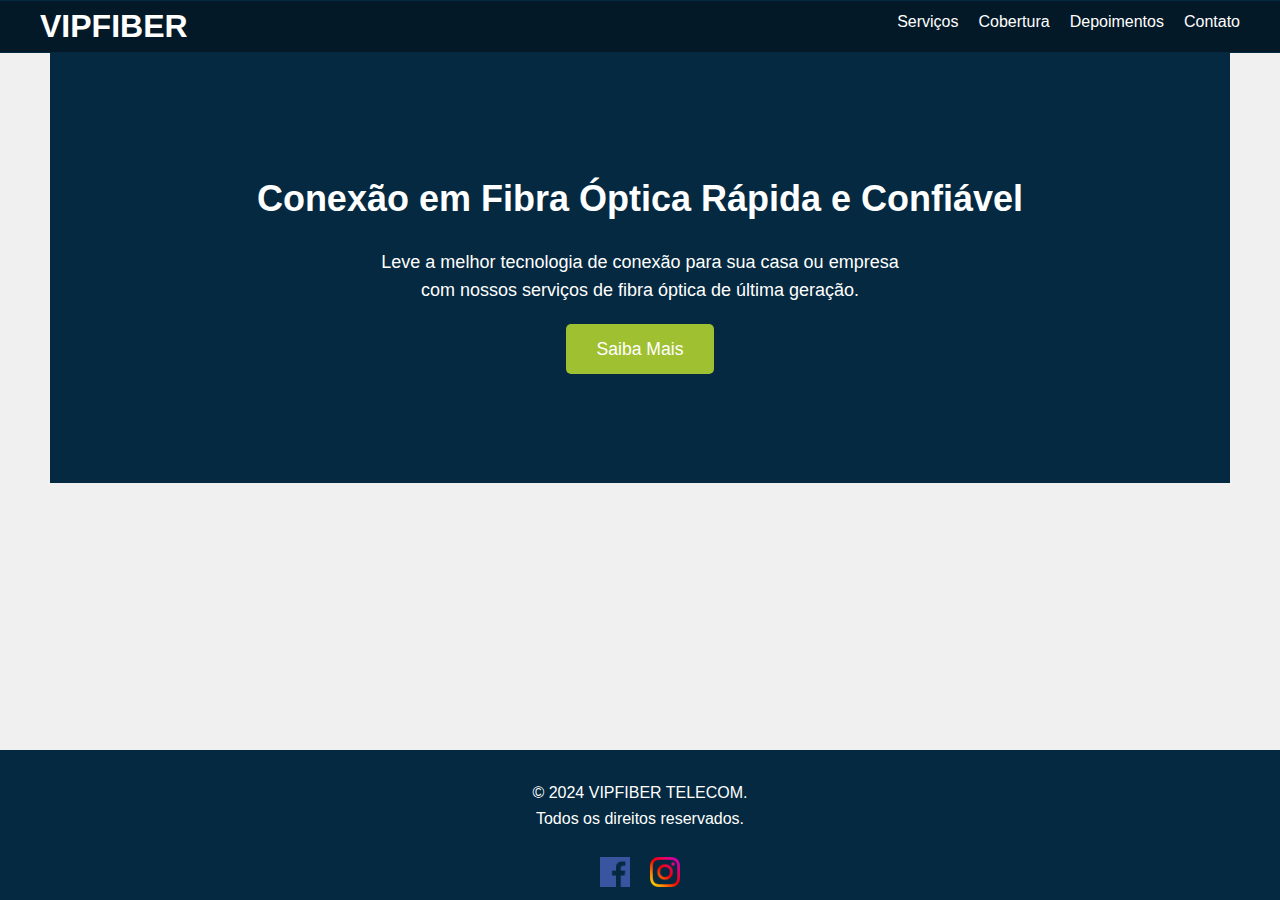
==== commit 77951148: "Add files via upload" ====
--- a/index.html
+++ b/index.html
@@ -28,12 +28,13 @@
             <!-- Navegação principal com links para diferentes seções da página. -->
             <nav class="nav">
                 <ul>
-                    <li><a href="#planos">Serviços</a></li>
-                    <li><a href="#cobertura">Cobertura</a></li>
-                    <li><a href="#depoimentos">Depoimentos</a></li>
-                    <li><a href="#contact">Contato</a></li>
+                    <li><a href="servicos.html">Serviços</a></li>
+                    <li><a href="cobertura.html">Cobertura</a></li>
+                    <li><a href="depoimentos.html">Depoimentos</a></li>
+                    <li><a href="contato.html">Contato</a></li>
                 </ul>
             </nav>
+            
         </div>
     </header>
 
@@ -42,168 +43,8 @@
         <div class="container">
             <h2>Conexão em Fibra Óptica Rápida e Confiável</h2>
             <p>Leve a melhor tecnologia de conexão para sua casa ou empresa <br> com nossos serviços de fibra óptica de última geração.</p>
-            <a href="#contact" class="btn">Saiba Mais</a>
+            <a href="contato.html" class="btn">Saiba Mais</a>
         </div>
-    </section>
-
-    <!-- Seção dos planos de internet. Aqui mostramos diferentes opções para os clientes escolherem. -->
-    <section id="planos" class="internet-plans">
-        <div class="container">
-            <h2>Escolha o Melhor Plano de Internet para Você</h2>
-            <div class="carousel">
-                <!-- Carrossel de cartões com os planos disponíveis. -->
-                <div class="carousel-wrapper">
-                    <!-- Cada "plan-card" é um plano de internet com suas características. -->
-                    <div class="plan-card">
-                        <h3>Plano Básico</h3>
-                        <p>100 Mbps de velocidade</p>
-                        <p>Ideal para navegação e redes sociais</p>
-                        <p><strong>R$ 99,90/mês</strong></p>
-                        <a href="#contact" class="btn">Assine Já</a>
-                    </div>
-                    <div class="plan-card">
-                        <h3>Plano Intermediário</h3>
-                        <p>300 Mbps de velocidade</p>
-                        <p>Ideal para streaming e downloads rápidos</p>
-                        <p><strong>R$ 149,90/mês</strong></p>
-                        <a href="#contact" class="btn">Assine Já</a>
-                    </div>
-                    <div class="plan-card">
-                        <h3>Plano Avançado</h3>
-                        <p>600 Mbps de velocidade</p>
-                        <p>Ideal para gamers e usuários exigentes</p>
-                        <p><strong>R$ 199,90/mês</strong></p>
-                        <a href="#contact" class="btn">Assine Já</a>
-                    </div>
-                    <div class="plan-card">
-                        <h3>Plano Ultra</h3>
-                        <p>800 Mbps de velocidade</p>
-                        <p>Para múltiplos dispositivos e máxima performance</p>
-                        <p><strong>R$ 249,90/mês</strong></p>
-                        <a href="#contact" class="btn">Assine Já</a>
-                    </div>
-                </div>
-                <!-- Botões para navegar no carrossel. -->
-                <button class="prev" aria-label="Slide anterior">❮</button>
-                <button class="next" aria-label="Slide seguinte">❯</button>
-            </div>
-        </div>
-
-        <!-- Script que controla o carrossel de planos. -->
-        <script>
-            document.addEventListener("DOMContentLoaded", () => {
-                const carouselWrapper = document.querySelector(".carousel-wrapper");
-                const cards = document.querySelectorAll(".plan-card");
-                const prevButton = document.querySelector(".prev");
-                const nextButton = document.querySelector(".next");
-                let currentIndex = 0;
-
-                // Atualiza a posição do carrossel ao mudar de slide.
-                function updateCarousel() {
-                    const offset = -currentIndex * cards[0].offsetWidth;
-                    carouselWrapper.style.transform = `translateX(${offset}px)`;
-                }
-
-                // Avança para o próximo slide.
-                nextButton.addEventListener("click", () => {
-                    if (currentIndex < cards.length - 1) {
-                        currentIndex++;
-                        updateCarousel();
-                    }
-                });
-
-                // Volta para o slide anterior.
-                prevButton.addEventListener("click", () => {
-                    if (currentIndex > 0) {
-                        currentIndex--;
-                        updateCarousel();
-                    }
-                });
-
-                // Ajusta o carrossel ao redimensionar a janela.
-                window.addEventListener("resize", updateCarousel);
-            });
-        </script>
-    </section>
-
-    <!-- Seção de cobertura com um mapa para mostrar onde os serviços estão disponíveis. -->
-    <section id="cobertura" class="coverage">
-        <div class="container">
-            <h2>Área de Cobertura</h2>
-            <p><strong>Atendemos diversas regiões com nossos serviços de fibra óptica
-                <br>Verifique abaixo se sua área está na cobertura.</strong></p>
-    
-            <!-- Tabela de Cobertura -->
-            <table>
-                <thead>
-                    <tr>
-                        <th>Cidade</th>
-                        <th>Status de Cobertura</th>
-                    </tr>
-                </thead>
-                <tbody>
-                    <tr>
-                        <td><strong>Curitiba</strong></td>
-                        <td><em>Cobertura Total</em></td>
-                    </tr>
-                    <tr>
-                        <td><strong>Quatro Barras</strong></td>
-                        <td><em>Em Expansão</em></td>
-                    </tr>
-                    <tr>
-                        <td><strong>Piraquara</strong></td>
-                        <td><em>Cobertura Parcial</em></td>
-                    </tr>
-                </tbody>
-            </table>
-    
-            <br>
-    
-            <!-- Lista com marcadores -->
-            <h3>Áreas de Expansão:</h3>
-            <ul>
-                <li><em>Colombo</em></li>
-                <li><em>São José dos Pinhais</em></li>
-                <li><em>Ponta Grossa</li>
-            </ul>
-    
-            <br>
-    
-            <!-- Texto com destaque marcado -->
-            <p><mark><strong>Observação:</strong> As áreas de expansão ainda estão sendo instaladas. Verifique a disponibilidade com nossa equipe de atendimento.</mark></p>
-    
-            <br>
-    
-            <!-- Google Maps -->
-            <iframe src="https://www.google.com/maps/embed?pb=!1m18!1m12!1m3!1d117398.24254033284!2d-49.17927684261225!3d-25.35556575907934!2m3!1f0!2f0!3f0!3m2!1i1024!2i768!4f13.1!3m3!1m2!1s0x94dcebf7b7e921d1%3A0xcb331c02217959ed!2sVipfiber%20Telecom!5e1!3m2!1spt-BR!2sbr!4v1732189960352!5m2!1spt-BR!2sbr" width="600" height="450" style="border:0;" allowfullscreen="" loading="lazy" referrerpolicy="no-referrer-when-downgrade"></iframe>
-        </div>
-    </section>
-    
-
-    <!-- Seção com depoimentos de clientes para criar credibilidade. -->
-    <section id="depoimentos" class="testimonials">
-        <div class="container">
-            <h2>O que nossos clientes dizem</h2>
-            <div class="testimonial-cards">
-                <div class="testimonial">
-                    <p>"A conexão é estável e nunca tive problemas. Recomendo os serviços de fibra óptica dessa empresa!"</p>
-                    <p><strong>- João Silva</strong></p>
-                </div>
-                <div class="testimonial">
-                    <p>"Atendimento rápido e uma internet de alta qualidade. Melhor escolha para minha empresa!"</p>
-                    <p><strong>- Maria Souza</strong></p>
-                </div>
-            </div>
-        </div>
-    </section>
-
-    <!-- Seção de contato com um botão direto para o WhatsApp. -->
-    <section id="contact" class="contact">
-        <h2>Entre em Contato</h2>
-        <p>Entre em contato conosco diretamente pelo WhatsApp clicando no botão abaixo.</p>
-        <a href="https://wa.me/5541984767667?text=Olá,%20gostaria%20de%20saber%20mais%20sobre%20os%20serviços%20de%20fibra%20óptica" target="_blank">
-            <button class="whatsapp-btn">Falar no WhatsApp</button>
-        </a>
     </section>
 
     <!-- Rodapé com direitos autorais e links para redes sociais. -->
@@ -217,8 +58,5 @@
             </ul>
         </div>
     </footer>
-
-    <!-- Script para navegação suave entre as seções e funcionalidade do menu mobile. -->
-   
 </body>
 </html>
--- a/styles.css
+++ b/styles.css
@@ -8,13 +8,12 @@
 
 body {
     line-height: 1.6;
-    background-color: #f1b40b; /* Fundo */
+    background-color: #042940; /* Fundo */
     color: #FFFFFF; /* Fonte */
 }
 
 .container {
     width: 90%;
-    max-width: 1200px;
     margin: 0 auto;
 }
 
@@ -193,8 +192,53 @@
 }
 
 /* Seção de Planos de Internet */
+body {
+    font-family: Arial, sans-serif;
+    margin: 0;
+    padding: 0;
+    background-color: #f5f5f5;
+}
+
+header {
+    background-color: #042940;
+    padding: 1px 0;
+    color: white;
+    text-align: center;
+}
+
+.container {
+    padding: 20px;
+}
+
+.hero {
+    background-color: #042940 center center/cover no-repeat;
+    padding: 100px 0;
+    color: white;
+    text-align: center;
+}
+
+.hero h2 {
+    font-size: 36px;
+    margin-bottom: 20px;
+}
+
+.hero p {
+    font-size: 18px;
+    margin-bottom: 30px;
+}
+
+.btn {
+    background-color: #ff5722;
+    color: white;
+    padding: 10px 20px;
+    border: none;
+    text-decoration: none;
+    border-radius: 5px;
+    cursor: pointer;
+}
+
 .internet-plans {
-    color: #F4F4F4;
+    color:#F4F4F4;
     text-align: center;
     padding: 50px 0;
     background-color: #f9f9f9;
@@ -243,51 +287,27 @@
 
 .prev, .next {
     position: absolute;
-    top: 50%;
-    transform: translateY(-50%);
+    top: 35%;
     background-color: rgba(0, 0, 0, 0.5);
     color: white;
     border: none;
     padding: 10px;
     cursor: pointer;
-    z-index: 1;
+    width: 35px;
 }
 
 .prev {
-    left: 0;
+    left: 5px;
 }
 
 .next {
-    right: 0;
-}
-
-/* Botão 'Assine Já' dentro dos planos */
-.btn {
-    display: inline-block;
-    background-color: #9FC131; /* Cor de fundo do botão */
-    color: #FFFFFF; /* Cor do texto */
-    padding: 10px 20px;
-    border-radius: 5px;
-    font-size: 1.2rem;
-    text-decoration: none; /* Remove o sublinhado do link */
-    margin-top: 20px; /* Espaço entre o conteúdo do plano e o botão */
-    text-align: center;
-    transition: background-color 0.3s, transform 0.2s;
-}
-
-.btn:hover {
-    background-color: #DBF227; /* Cor de fundo ao passar o mouse */
-    transform: scale(1.05); /* Efeito de zoom ao passar o mouse */
-}
-
-.btn:active {
-    background-color: #8CB61D; /* Cor de fundo ao clicar */
-    transform: scale(1); /* Retorno ao tamanho normal */
+    right: 5px;
 }
 
 /* Seção de Cobertura */
 .coverage {
-    padding: 60px 20px;
+    padding: 90px;
+    color: #F4F4F4;
     background-color: #042940; /* Fundo */
     text-align: center;
 }
@@ -364,7 +384,7 @@
 
 /* Seção de Depoimentos */
 .testimonials {
-    padding: 60px 20px;
+    padding: 90px;
     background-color: #ffffff;
     text-align: center;
 }
@@ -402,6 +422,122 @@
 }
 
 /* Seção de Contato */
+/* Estilo para a seção de login */
+body {
+    font-family: Arial, sans-serif;
+    background-color: #f0f0f0; /* Cor de fundo da página */
+    margin: 0;
+    padding: 50px;
+}
+
+/* Estilo para a seção de login */
+.login-container {
+    width: 100%;
+    max-width: 400px;
+    padding: 25px;
+    background-color: #f9f9f9;  /* Cor de fundo suave */
+    border-radius: 10px;         /* Bordas arredondadas */
+    box-shadow: 0 8px 16px rgba(0, 0, 0, 0.1); /* Sombra suave para dar profundidade */
+    border: 1px solid #e0e0e0;   /* Borda sutil */
+    font-family: 'Arial', sans-serif;
+    margin: 50px auto;  /* Centraliza o bloco e aplica um espaçamento superior */
+}
+
+/* Título */
+.login-container h2 {
+    text-align: center;
+    color: #333;
+    font-size: 24px;  /* Tamanho maior para o título */
+    margin-bottom: 20px;
+}
+
+/* Texto explicativo */
+.login-container p {
+    text-align: center;
+    color: #777;
+    margin-bottom: 25px;
+    font-size: 14px;
+}
+
+/* Estilo dos campos de input (e-mail e senha) */
+input {
+    width: 100%;
+    padding: 15px;
+    margin: 10px 0;
+    border-radius: 8px;
+    border: 1px solid #ddd;   /* Cor da borda */
+    font-size: 16px;
+    background-color: #fff;   /* Fundo branco para os campos */
+    transition: border-color 0.3s ease, box-shadow 0.3s ease;
+}
+
+/* Efeito de foco nos campos */
+input:focus {
+    border-color: #0044cc;   /* Cor de foco azul */
+    box-shadow: 0 0 5px rgba(0, 68, 204, 0.2);  /* Efeito de sombra */
+    outline: none;  /* Remove o contorno padrão do navegador */
+}
+
+/* Estilo do botão */
+button {
+    width: 100%;
+    padding: 15px;
+    background-color: #0044cc; 
+    color: white;
+    border: none;
+    border-radius: 8px;
+    font-size: 16px;
+    cursor: pointer;
+    transition: background-color 0.3s ease;
+    margin-top: 20px;
+}
+
+/* Efeito de hover do botão */
+button:hover {
+    background-color: #28a745; /* Verde quando passar o mouse */
+}
+
+
+.login-section, .contact-section {
+    text-align: center;
+    padding: 20px;
+    margin-top: 50px;
+}
+.login-section input[type="email"], .login-section button {
+    padding: 10px;
+    font-size: 16px;
+    margin: 5px;
+}
+.login-section input[type="email"] {
+    width: 250px;
+    border: 1px solid #0056b3;
+    border-radius: 5px;
+}
+.login-section button {
+    background-color: #0056b3;
+    color: white;
+    border: none;
+    border-radius: 5px;
+    cursor: pointer;
+}
+.login-section button:hover {
+    background-color: #25d366;
+}
+.contact-section {
+    display: none; /* Inicialmente oculto */
+}
+.contact-section button {
+    padding: 10px 20px;
+    background-color: #25d366;
+    color: white;
+    border: none;
+    border-radius: 5px;
+    cursor: pointer;
+    font-size: 18px;
+}
+.contact-section button:hover {
+    background-color: #1da854;
+}
 .contact {
     padding: 60px 20px;
     background-color: #042940; 
@@ -454,9 +590,16 @@
 footer {
     background-color: #042940; 
     color: #FFFFFF; 
-    padding: 20px 0;
-    text-align: center;
-}
+    position: fixed;
+    bottom: 0;
+    left: 50%;
+    transform: translateX(-50%);
+    width: 100%;
+    text-align: center;
+    padding: 10px 0;
+    height: 150px;
+}
+
 
 /* ícones de rede sociais */
 .social-links{
